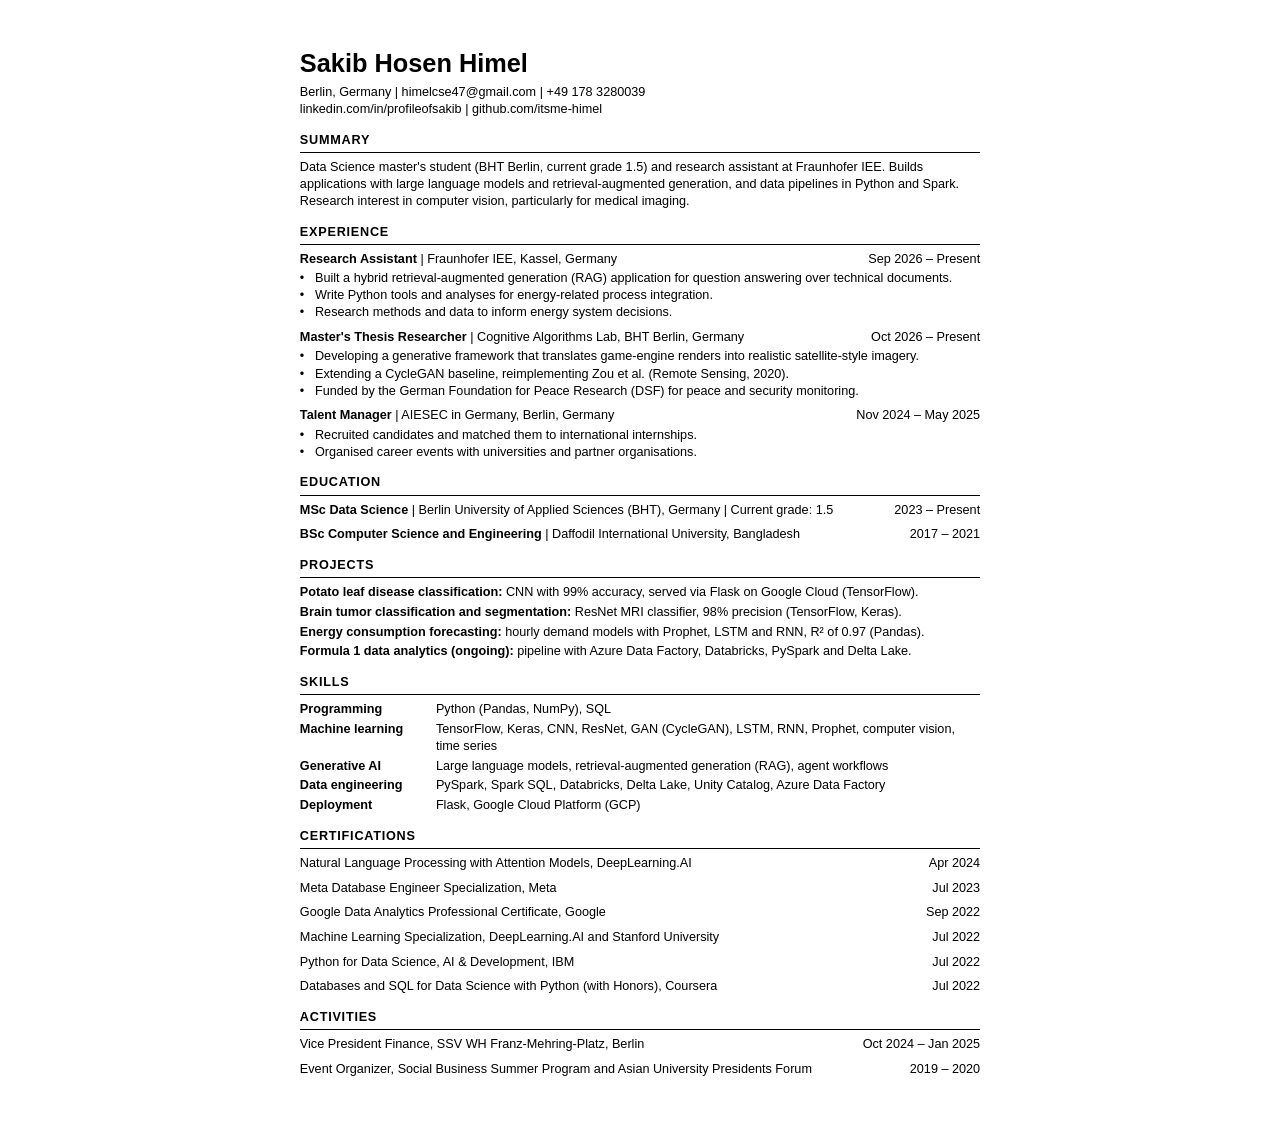
==== cv.html @ daf51786 "Add one-page CV (HTML source and PDF) Co-Authored-By: Claude Fable 5.2 <noreply@anthropic.com> Claud" ====
<!doctype html>
<html lang="en">
<head>
<meta charset="utf-8">
<meta name="viewport" content="width=device-width, initial-scale=1">
<title>Sakib Hosen Himel - CV</title>
<style>
/* One A4 page. Looks tabular (aligned date and label columns) but uses no <table>
   and reads top to bottom in source order, which is what ATS parsers need. */
@page { size: A4; margin: 12mm 15mm; }
* { box-sizing: border-box; }
body { margin: 0; font: 9.5pt/1.35 Arial, Helvetica, "Liberation Sans", sans-serif; color: #000; background: #fff; }
.sheet { max-width: 180mm; margin: 0 auto; padding: 13mm 0; }
@media print { .sheet { padding: 0; max-width: none; } }
@media (max-width: 190mm) { .sheet { padding: 6mm 4mm; } }
h1, h2, h3, p, ul { margin: 0; padding: 0; }
a { color: inherit; text-decoration: none; }
h1 { font-size: 19pt; line-height: 1.15; }
.contact { margin-top: 1.5mm; }
h2 { font-size: 9.5pt; letter-spacing: .06em; text-transform: uppercase; border-bottom: .75pt solid #000; padding-bottom: .8mm; margin: 3.6mm 0 1.6mm; }
.row { display: grid; grid-template-columns: minmax(0, 1fr) auto; column-gap: 6mm; }
.row + .row { margin-top: 2mm; }
h3 { font-size: 9.5pt; }
h3 span { font-weight: normal; }
.date { white-space: nowrap; text-align: right; }
ul { grid-column: 1 / -1; list-style: none; margin-top: .6mm; }
li { padding-left: 4mm; text-indent: -4mm; }
li::before { content: "\2022"; display: inline-block; width: 4mm; text-indent: 0; }
.kv { display: grid; grid-template-columns: 32mm minmax(0, 1fr); column-gap: 4mm; }
.kv + .kv { margin-top: .7mm; }
.kv b { font-weight: bold; }
.proj + .proj { margin-top: .7mm; }
</style>
</head>
<body>
<main class="sheet">
  <header>
    <h1>Sakib Hosen Himel</h1>
    <p class="contact">Berlin, Germany | <a href="mailto:himelcse47@gmail.com">himelcse47@gmail.com</a> | <a href="tel:+491783280039">+49 178 3280039</a></p>
    <p><a href="https://www.linkedin.com/in/profileofsakib">linkedin.com/in/profileofsakib</a> | <a href="https://github.com/itsme-himel">github.com/itsme-himel</a></p>
  </header>

  <section>
    <h2>Summary</h2>
    <p>Data Science master's student (BHT Berlin, current grade 1.5) and research assistant at Fraunhofer IEE. Builds applications with large language models and retrieval-augmented generation, and data pipelines in Python and Spark. Research interest in computer vision, particularly for medical imaging.</p>
  </section>

  <section>
    <h2>Experience</h2>
    <div class="row">
      <h3>Research Assistant <span>| Fraunhofer IEE, Kassel, Germany</span></h3>
      <p class="date">Sep 2026 – Present</p>
      <ul>
        <li>Built a hybrid retrieval-augmented generation (RAG) application for question answering over technical documents.</li>
        <li>Write Python tools and analyses for energy-related process integration.</li>
        <li>Research methods and data to inform energy system decisions.</li>
      </ul>
    </div>
    <div class="row">
      <h3>Master's Thesis Researcher <span>| Cognitive Algorithms Lab, BHT Berlin, Germany</span></h3>
      <p class="date">Oct 2026 – Present</p>
      <ul>
        <li>Developing a generative framework that translates game-engine renders into realistic satellite-style imagery.</li>
        <li>Extending a CycleGAN baseline, reimplementing Zou et al. (Remote Sensing, 2020).</li>
        <li>Funded by the German Foundation for Peace Research (DSF) for peace and security monitoring.</li>
      </ul>
    </div>
    <div class="row">
      <h3>Talent Manager <span>| AIESEC in Germany, Berlin, Germany</span></h3>
      <p class="date">Nov 2024 – May 2025</p>
      <ul>
        <li>Recruited candidates and matched them to international internships.</li>
        <li>Organised career events with universities and partner organisations.</li>
      </ul>
    </div>
  </section>

  <section>
    <h2>Education</h2>
    <div class="row">
      <h3>MSc Data Science <span>| Berlin University of Applied Sciences (BHT), Germany | Current grade: 1.5</span></h3>
      <p class="date">2023 – Present</p>
    </div>
    <div class="row">
      <h3>BSc Computer Science and Engineering <span>| Daffodil International University, Bangladesh</span></h3>
      <p class="date">2017 – 2021</p>
    </div>
  </section>

  <section>
    <h2>Projects</h2>
    <p class="proj"><b>Potato leaf disease classification:</b> CNN with 99% accuracy, served via Flask on Google Cloud (TensorFlow).</p>
    <p class="proj"><b>Brain tumor classification and segmentation:</b> ResNet MRI classifier, 98% precision (TensorFlow, Keras).</p>
    <p class="proj"><b>Energy consumption forecasting:</b> hourly demand models with Prophet, LSTM and RNN, R² of 0.97 (Pandas).</p>
    <p class="proj"><b>Formula 1 data analytics (ongoing):</b> pipeline with Azure Data Factory, Databricks, PySpark and Delta Lake.</p>
  </section>

  <section>
    <h2>Skills</h2>
    <div class="kv"><b>Programming</b><p>Python (Pandas, NumPy), SQL</p></div>
    <div class="kv"><b>Machine learning</b><p>TensorFlow, Keras, CNN, ResNet, GAN (CycleGAN), LSTM, RNN, Prophet, computer vision, time series</p></div>
    <div class="kv"><b>Generative AI</b><p>Large language models, retrieval-augmented generation (RAG), agent workflows</p></div>
    <div class="kv"><b>Data engineering</b><p>PySpark, Spark SQL, Databricks, Delta Lake, Unity Catalog, Azure Data Factory</p></div>
    <div class="kv"><b>Deployment</b><p>Flask, Google Cloud Platform (GCP)</p></div>
  </section>

  <section>
    <h2>Certifications</h2>
    <div class="row"><p>Natural Language Processing with Attention Models, DeepLearning.AI</p><p class="date">Apr 2024</p></div>
    <div class="row"><p>Meta Database Engineer Specialization, Meta</p><p class="date">Jul 2023</p></div>
    <div class="row"><p>Google Data Analytics Professional Certificate, Google</p><p class="date">Sep 2022</p></div>
    <div class="row"><p>Machine Learning Specialization, DeepLearning.AI and Stanford University</p><p class="date">Jul 2022</p></div>
    <div class="row"><p>Python for Data Science, AI &amp; Development, IBM</p><p class="date">Jul 2022</p></div>
    <div class="row"><p>Databases and SQL for Data Science with Python (with Honors), Coursera</p><p class="date">Jul 2022</p></div>
  </section>

  <section>
    <h2>Activities</h2>
    <div class="row"><p>Vice President Finance, SSV WH Franz-Mehring-Platz, Berlin</p><p class="date">Oct 2024 – Jan 2025</p></div>
    <div class="row"><p>Event Organizer, Social Business Summer Program and Asian University Presidents Forum</p><p class="date">2019 – 2020</p></div>
  </section>
</main>
</body>
</html>
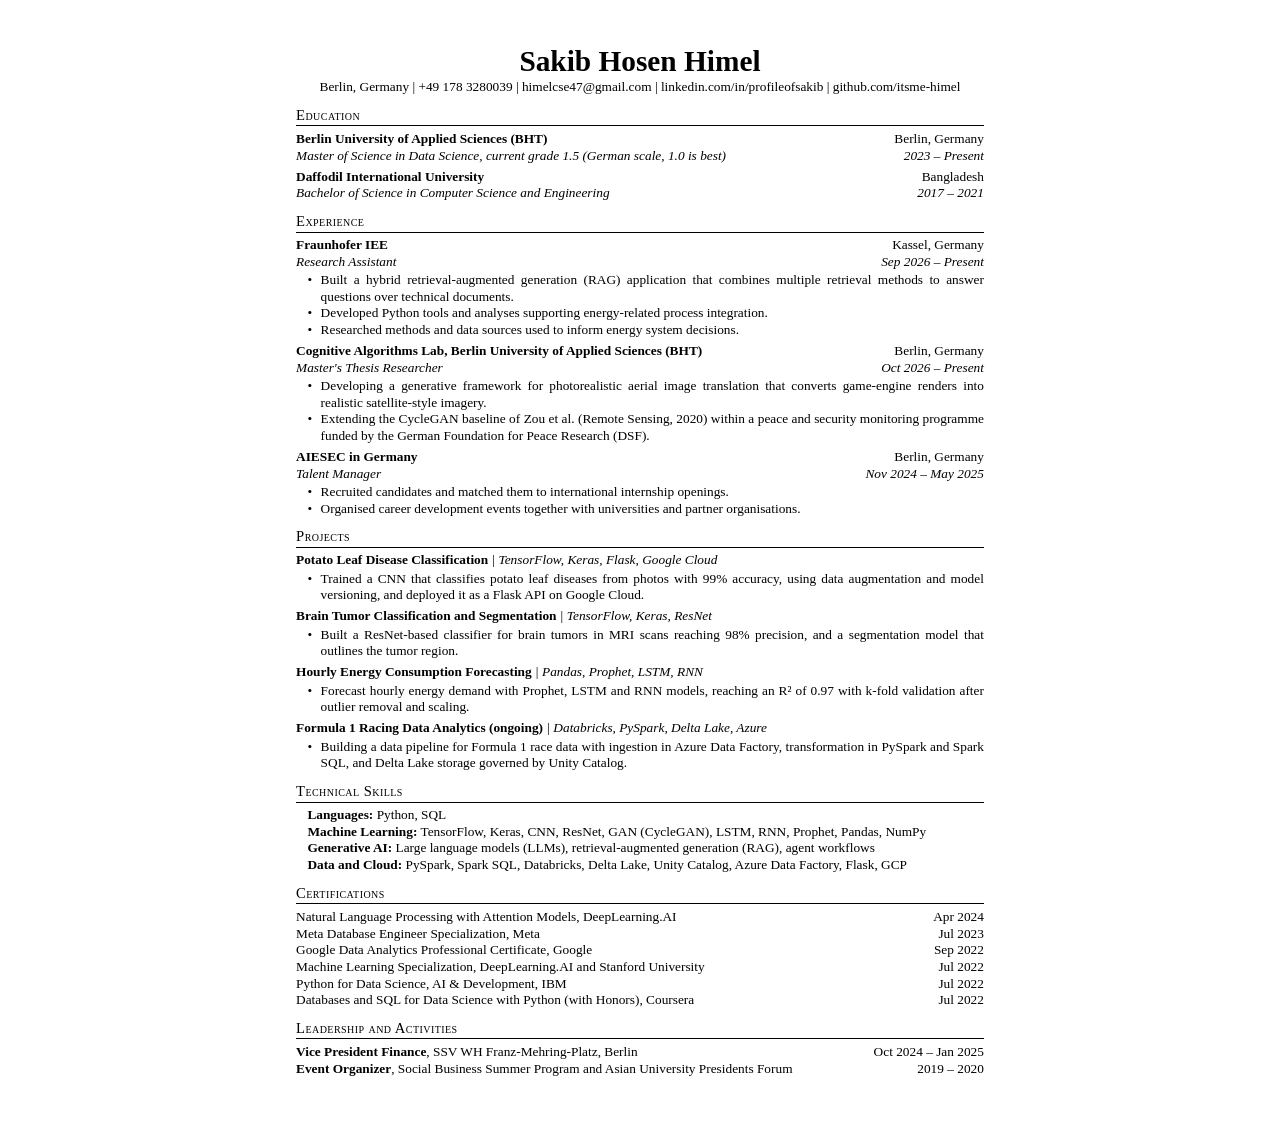
==== commit ad2fe664: "Rework CV into single-column big-tech layout with justified text Co-Authored-By: Claude Fable 5.2 <n" ====
--- a/cv.html
+++ b/cv.html
@@ -5,119 +5,122 @@
 <meta name="viewport" content="width=device-width, initial-scale=1">
 <title>Sakib Hosen Himel - CV</title>
 <style>
-/* One A4 page. Looks tabular (aligned date and label columns) but uses no <table>
-   and reads top to bottom in source order, which is what ATS parsers need. */
-@page { size: A4; margin: 12mm 15mm; }
+/* One A4 page in the common big-tech layout: centred header, single column,
+   organisation/location then title/dates, bullets. No <table>; source order is
+   reading order, which is what ATS parsers need. */
+@page { size: A4; margin: 10mm 13mm; }
 * { box-sizing: border-box; }
-body { margin: 0; font: 9.5pt/1.35 Arial, Helvetica, "Liberation Sans", sans-serif; color: #000; background: #fff; }
-.sheet { max-width: 180mm; margin: 0 auto; padding: 13mm 0; }
+body { margin: 0; font: 10pt/1.25 "Times New Roman", Times, "Liberation Serif", serif; color: #000; background: #fff; }
+.sheet { max-width: 182mm; margin: 0 auto; padding: 12mm 0; }
 @media print { .sheet { padding: 0; max-width: none; } }
 @media (max-width: 190mm) { .sheet { padding: 6mm 4mm; } }
-h1, h2, h3, p, ul { margin: 0; padding: 0; }
+h1, h2, h3, p, ul { margin: 0; padding: 0; font-weight: normal; }
 a { color: inherit; text-decoration: none; }
-h1 { font-size: 19pt; line-height: 1.15; }
-.contact { margin-top: 1.5mm; }
-h2 { font-size: 9.5pt; letter-spacing: .06em; text-transform: uppercase; border-bottom: .75pt solid #000; padding-bottom: .8mm; margin: 3.6mm 0 1.6mm; }
+header { text-align: center; }
+h1 { font-size: 22pt; font-weight: bold; line-height: 1.15; }
+h2 { font-size: 11pt; font-variant: small-caps; letter-spacing: .03em; border-bottom: .6pt solid #000; padding-bottom: .4mm; margin: 2.6mm 0 1.2mm; }
 .row { display: grid; grid-template-columns: minmax(0, 1fr) auto; column-gap: 6mm; }
-.row + .row { margin-top: 2mm; }
-h3 { font-size: 9.5pt; }
-h3 span { font-weight: normal; }
-.date { white-space: nowrap; text-align: right; }
-ul { grid-column: 1 / -1; list-style: none; margin-top: .6mm; }
-li { padding-left: 4mm; text-indent: -4mm; }
-li::before { content: "\2022"; display: inline-block; width: 4mm; text-indent: 0; }
-.kv { display: grid; grid-template-columns: 32mm minmax(0, 1fr); column-gap: 4mm; }
-.kv + .kv { margin-top: .7mm; }
-.kv b { font-weight: bold; }
-.proj + .proj { margin-top: .7mm; }
+.entry + .entry { margin-top: 1.2mm; }
+h3 { font-size: 10pt; font-weight: bold; }
+h3 i { font-weight: normal; }
+.r { white-space: nowrap; text-align: right; }
+/* shortcut: no hyphenation, because split words break ATS keyword matching; justified lines may show wider gaps. */
+ul { list-style: none; margin: .4mm 0 0 3mm; text-align: justify; }
+li { padding-left: 3.5mm; text-indent: -3.5mm; }
+li::before { content: "\2022"; display: inline-block; width: 3.5mm; text-indent: 0; }
+.skills p { text-align: justify; padding-left: 3mm; }
 </style>
 </head>
 <body>
 <main class="sheet">
   <header>
     <h1>Sakib Hosen Himel</h1>
-    <p class="contact">Berlin, Germany | <a href="mailto:himelcse47@gmail.com">himelcse47@gmail.com</a> | <a href="tel:+491783280039">+49 178 3280039</a></p>
-    <p><a href="https://www.linkedin.com/in/profileofsakib">linkedin.com/in/profileofsakib</a> | <a href="https://github.com/itsme-himel">github.com/itsme-himel</a></p>
+    <p>Berlin, Germany | <a href="tel:+491783280039">+49 178 3280039</a> | <a href="mailto:himelcse47@gmail.com">himelcse47@gmail.com</a> | <a href="https://www.linkedin.com/in/profileofsakib">linkedin.com/in/profileofsakib</a> | <a href="https://github.com/itsme-himel">github.com/itsme-himel</a></p>
   </header>
 
   <section>
-    <h2>Summary</h2>
-    <p>Data Science master's student (BHT Berlin, current grade 1.5) and research assistant at Fraunhofer IEE. Builds applications with large language models and retrieval-augmented generation, and data pipelines in Python and Spark. Research interest in computer vision, particularly for medical imaging.</p>
+    <h2>Education</h2>
+    <div class="entry">
+      <div class="row"><h3>Berlin University of Applied Sciences (BHT)</h3><p class="r">Berlin, Germany</p></div>
+      <div class="row"><p><i>Master of Science in Data Science, current grade 1.5 (German scale, 1.0 is best)</i></p><p class="r"><i>2023 – Present</i></p></div>
+    </div>
+    <div class="entry">
+      <div class="row"><h3>Daffodil International University</h3><p class="r">Bangladesh</p></div>
+      <div class="row"><p><i>Bachelor of Science in Computer Science and Engineering</i></p><p class="r"><i>2017 – 2021</i></p></div>
+    </div>
   </section>
 
   <section>
     <h2>Experience</h2>
-    <div class="row">
-      <h3>Research Assistant <span>| Fraunhofer IEE, Kassel, Germany</span></h3>
-      <p class="date">Sep 2026 – Present</p>
+    <div class="entry">
+      <div class="row"><h3>Fraunhofer IEE</h3><p class="r">Kassel, Germany</p></div>
+      <div class="row"><p><i>Research Assistant</i></p><p class="r"><i>Sep 2026 – Present</i></p></div>
       <ul>
-        <li>Built a hybrid retrieval-augmented generation (RAG) application for question answering over technical documents.</li>
-        <li>Write Python tools and analyses for energy-related process integration.</li>
-        <li>Research methods and data to inform energy system decisions.</li>
+        <li>Built a hybrid retrieval-augmented generation (RAG) application that combines multiple retrieval methods to answer questions over technical documents.</li>
+        <li>Developed Python tools and analyses supporting energy-related process integration.</li>
+        <li>Researched methods and data sources used to inform energy system decisions.</li>
       </ul>
     </div>
-    <div class="row">
-      <h3>Master's Thesis Researcher <span>| Cognitive Algorithms Lab, BHT Berlin, Germany</span></h3>
-      <p class="date">Oct 2026 – Present</p>
+    <div class="entry">
+      <div class="row"><h3>Cognitive Algorithms Lab, Berlin University of Applied Sciences (BHT)</h3><p class="r">Berlin, Germany</p></div>
+      <div class="row"><p><i>Master's Thesis Researcher</i></p><p class="r"><i>Oct 2026 – Present</i></p></div>
       <ul>
-        <li>Developing a generative framework that translates game-engine renders into realistic satellite-style imagery.</li>
-        <li>Extending a CycleGAN baseline, reimplementing Zou et al. (Remote Sensing, 2020).</li>
-        <li>Funded by the German Foundation for Peace Research (DSF) for peace and security monitoring.</li>
+        <li>Developing a generative framework for photorealistic aerial image translation that converts game-engine renders into realistic satellite-style imagery.</li>
+        <li>Extending the CycleGAN baseline of Zou et al. (Remote Sensing, 2020) within a peace and security monitoring programme funded by the German Foundation for Peace Research (DSF).</li>
       </ul>
     </div>
-    <div class="row">
-      <h3>Talent Manager <span>| AIESEC in Germany, Berlin, Germany</span></h3>
-      <p class="date">Nov 2024 – May 2025</p>
+    <div class="entry">
+      <div class="row"><h3>AIESEC in Germany</h3><p class="r">Berlin, Germany</p></div>
+      <div class="row"><p><i>Talent Manager</i></p><p class="r"><i>Nov 2024 – May 2025</i></p></div>
       <ul>
-        <li>Recruited candidates and matched them to international internships.</li>
-        <li>Organised career events with universities and partner organisations.</li>
+        <li>Recruited candidates and matched them to international internship openings.</li>
+        <li>Organised career development events together with universities and partner organisations.</li>
       </ul>
     </div>
   </section>
 
   <section>
-    <h2>Education</h2>
-    <div class="row">
-      <h3>MSc Data Science <span>| Berlin University of Applied Sciences (BHT), Germany | Current grade: 1.5</span></h3>
-      <p class="date">2023 – Present</p>
+    <h2>Projects</h2>
+    <div class="entry">
+      <h3>Potato Leaf Disease Classification <i>| TensorFlow, Keras, Flask, Google Cloud</i></h3>
+      <ul><li>Trained a CNN that classifies potato leaf diseases from photos with 99% accuracy, using data augmentation and model versioning, and deployed it as a Flask API on Google Cloud.</li></ul>
     </div>
-    <div class="row">
-      <h3>BSc Computer Science and Engineering <span>| Daffodil International University, Bangladesh</span></h3>
-      <p class="date">2017 – 2021</p>
+    <div class="entry">
+      <h3>Brain Tumor Classification and Segmentation <i>| TensorFlow, Keras, ResNet</i></h3>
+      <ul><li>Built a ResNet-based classifier for brain tumors in MRI scans reaching 98% precision, and a segmentation model that outlines the tumor region.</li></ul>
+    </div>
+    <div class="entry">
+      <h3>Hourly Energy Consumption Forecasting <i>| Pandas, Prophet, LSTM, RNN</i></h3>
+      <ul><li>Forecast hourly energy demand with Prophet, LSTM and RNN models, reaching an R² of 0.97 with k-fold validation after outlier removal and scaling.</li></ul>
+    </div>
+    <div class="entry">
+      <h3>Formula 1 Racing Data Analytics (ongoing) <i>| Databricks, PySpark, Delta Lake, Azure</i></h3>
+      <ul><li>Building a data pipeline for Formula 1 race data with ingestion in Azure Data Factory, transformation in PySpark and Spark SQL, and Delta Lake storage governed by Unity Catalog.</li></ul>
     </div>
   </section>
 
-  <section>
-    <h2>Projects</h2>
-    <p class="proj"><b>Potato leaf disease classification:</b> CNN with 99% accuracy, served via Flask on Google Cloud (TensorFlow).</p>
-    <p class="proj"><b>Brain tumor classification and segmentation:</b> ResNet MRI classifier, 98% precision (TensorFlow, Keras).</p>
-    <p class="proj"><b>Energy consumption forecasting:</b> hourly demand models with Prophet, LSTM and RNN, R² of 0.97 (Pandas).</p>
-    <p class="proj"><b>Formula 1 data analytics (ongoing):</b> pipeline with Azure Data Factory, Databricks, PySpark and Delta Lake.</p>
-  </section>
-
-  <section>
-    <h2>Skills</h2>
-    <div class="kv"><b>Programming</b><p>Python (Pandas, NumPy), SQL</p></div>
-    <div class="kv"><b>Machine learning</b><p>TensorFlow, Keras, CNN, ResNet, GAN (CycleGAN), LSTM, RNN, Prophet, computer vision, time series</p></div>
-    <div class="kv"><b>Generative AI</b><p>Large language models, retrieval-augmented generation (RAG), agent workflows</p></div>
-    <div class="kv"><b>Data engineering</b><p>PySpark, Spark SQL, Databricks, Delta Lake, Unity Catalog, Azure Data Factory</p></div>
-    <div class="kv"><b>Deployment</b><p>Flask, Google Cloud Platform (GCP)</p></div>
+  <section class="skills">
+    <h2>Technical Skills</h2>
+    <p><b>Languages:</b> Python, SQL</p>
+    <p><b>Machine Learning:</b> TensorFlow, Keras, CNN, ResNet, GAN (CycleGAN), LSTM, RNN, Prophet, Pandas, NumPy</p>
+    <p><b>Generative AI:</b> Large language models (LLMs), retrieval-augmented generation (RAG), agent workflows</p>
+    <p><b>Data and Cloud:</b> PySpark, Spark SQL, Databricks, Delta Lake, Unity Catalog, Azure Data Factory, Flask, GCP</p>
   </section>
 
   <section>
     <h2>Certifications</h2>
-    <div class="row"><p>Natural Language Processing with Attention Models, DeepLearning.AI</p><p class="date">Apr 2024</p></div>
-    <div class="row"><p>Meta Database Engineer Specialization, Meta</p><p class="date">Jul 2023</p></div>
-    <div class="row"><p>Google Data Analytics Professional Certificate, Google</p><p class="date">Sep 2022</p></div>
-    <div class="row"><p>Machine Learning Specialization, DeepLearning.AI and Stanford University</p><p class="date">Jul 2022</p></div>
-    <div class="row"><p>Python for Data Science, AI &amp; Development, IBM</p><p class="date">Jul 2022</p></div>
-    <div class="row"><p>Databases and SQL for Data Science with Python (with Honors), Coursera</p><p class="date">Jul 2022</p></div>
+    <div class="row"><p>Natural Language Processing with Attention Models, DeepLearning.AI</p><p class="r">Apr 2024</p></div>
+    <div class="row"><p>Meta Database Engineer Specialization, Meta</p><p class="r">Jul 2023</p></div>
+    <div class="row"><p>Google Data Analytics Professional Certificate, Google</p><p class="r">Sep 2022</p></div>
+    <div class="row"><p>Machine Learning Specialization, DeepLearning.AI and Stanford University</p><p class="r">Jul 2022</p></div>
+    <div class="row"><p>Python for Data Science, AI &amp; Development, IBM</p><p class="r">Jul 2022</p></div>
+    <div class="row"><p>Databases and SQL for Data Science with Python (with Honors), Coursera</p><p class="r">Jul 2022</p></div>
   </section>
 
   <section>
-    <h2>Activities</h2>
-    <div class="row"><p>Vice President Finance, SSV WH Franz-Mehring-Platz, Berlin</p><p class="date">Oct 2024 – Jan 2025</p></div>
-    <div class="row"><p>Event Organizer, Social Business Summer Program and Asian University Presidents Forum</p><p class="date">2019 – 2020</p></div>
+    <h2>Leadership and Activities</h2>
+    <div class="row"><p><b>Vice President Finance</b>, SSV WH Franz-Mehring-Platz, Berlin</p><p class="r">Oct 2024 – Jan 2025</p></div>
+    <div class="row"><p><b>Event Organizer</b>, Social Business Summer Program and Asian University Presidents Forum</p><p class="r">2019 – 2020</p></div>
   </section>
 </main>
 </body>
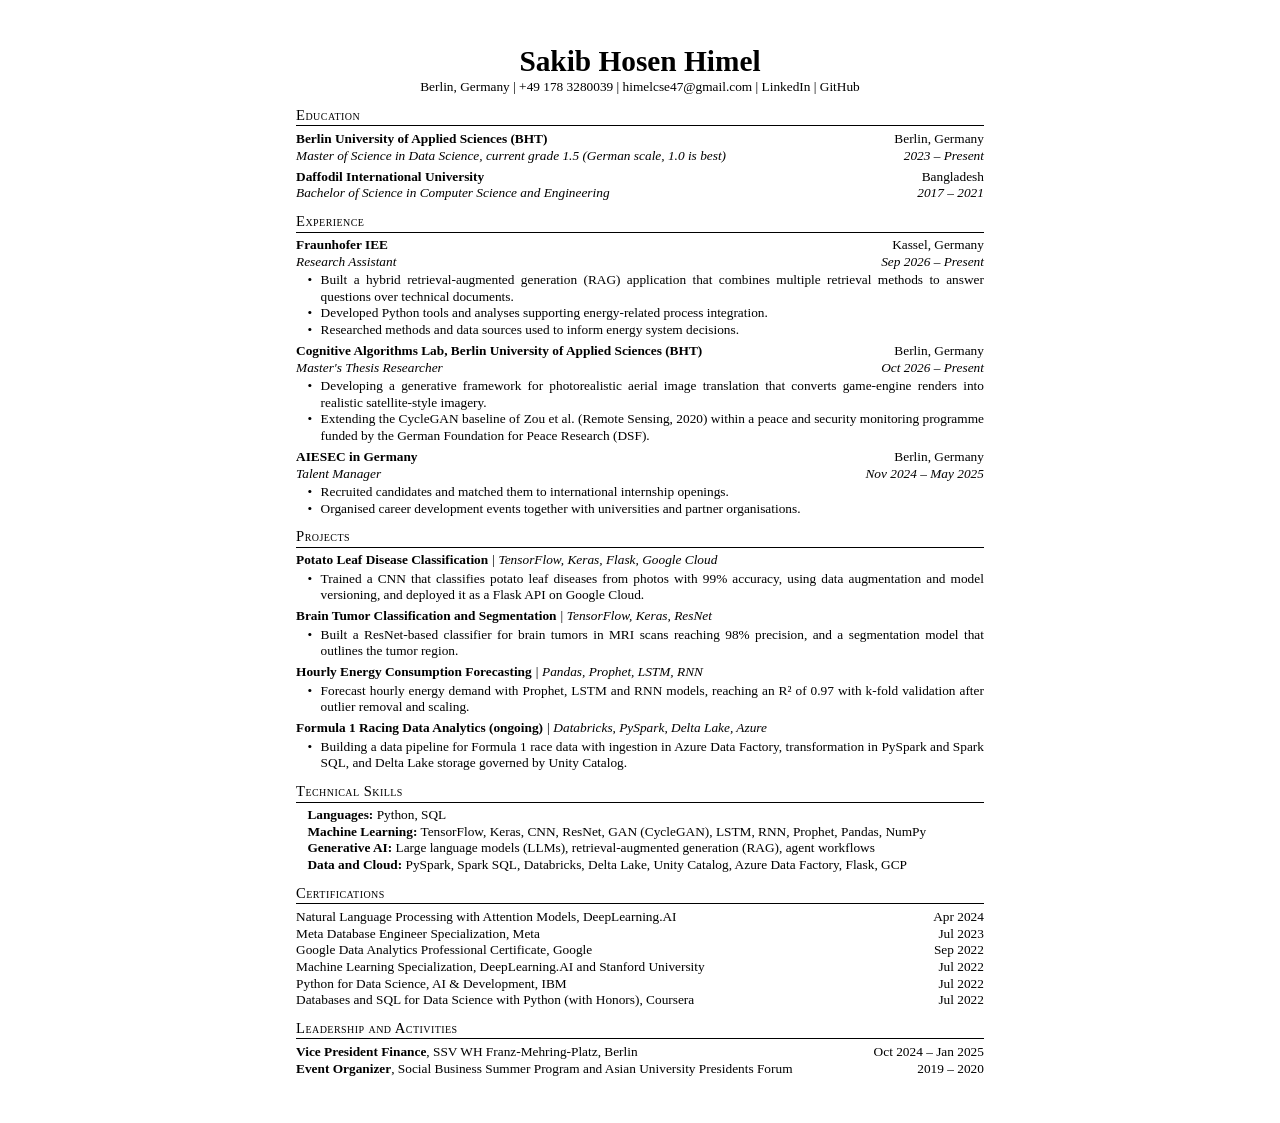
==== commit 14545d81: "Label CV profile links LinkedIn and GitHub Co-Authored-By: Claude Fable 5.2 <noreply@anthropic.com> " ====
--- a/cv.html
+++ b/cv.html
@@ -35,7 +35,7 @@
 <main class="sheet">
   <header>
     <h1>Sakib Hosen Himel</h1>
-    <p>Berlin, Germany | <a href="tel:+491783280039">+49 178 3280039</a> | <a href="mailto:himelcse47@gmail.com">himelcse47@gmail.com</a> | <a href="https://www.linkedin.com/in/profileofsakib">linkedin.com/in/profileofsakib</a> | <a href="https://github.com/itsme-himel">github.com/itsme-himel</a></p>
+    <p>Berlin, Germany | <a href="tel:+491783280039">+49 178 3280039</a> | <a href="mailto:himelcse47@gmail.com">himelcse47@gmail.com</a> | <a href="https://www.linkedin.com/in/profileofsakib">LinkedIn</a> | <a href="https://github.com/itsme-himel">GitHub</a></p>
   </header>
 
   <section>
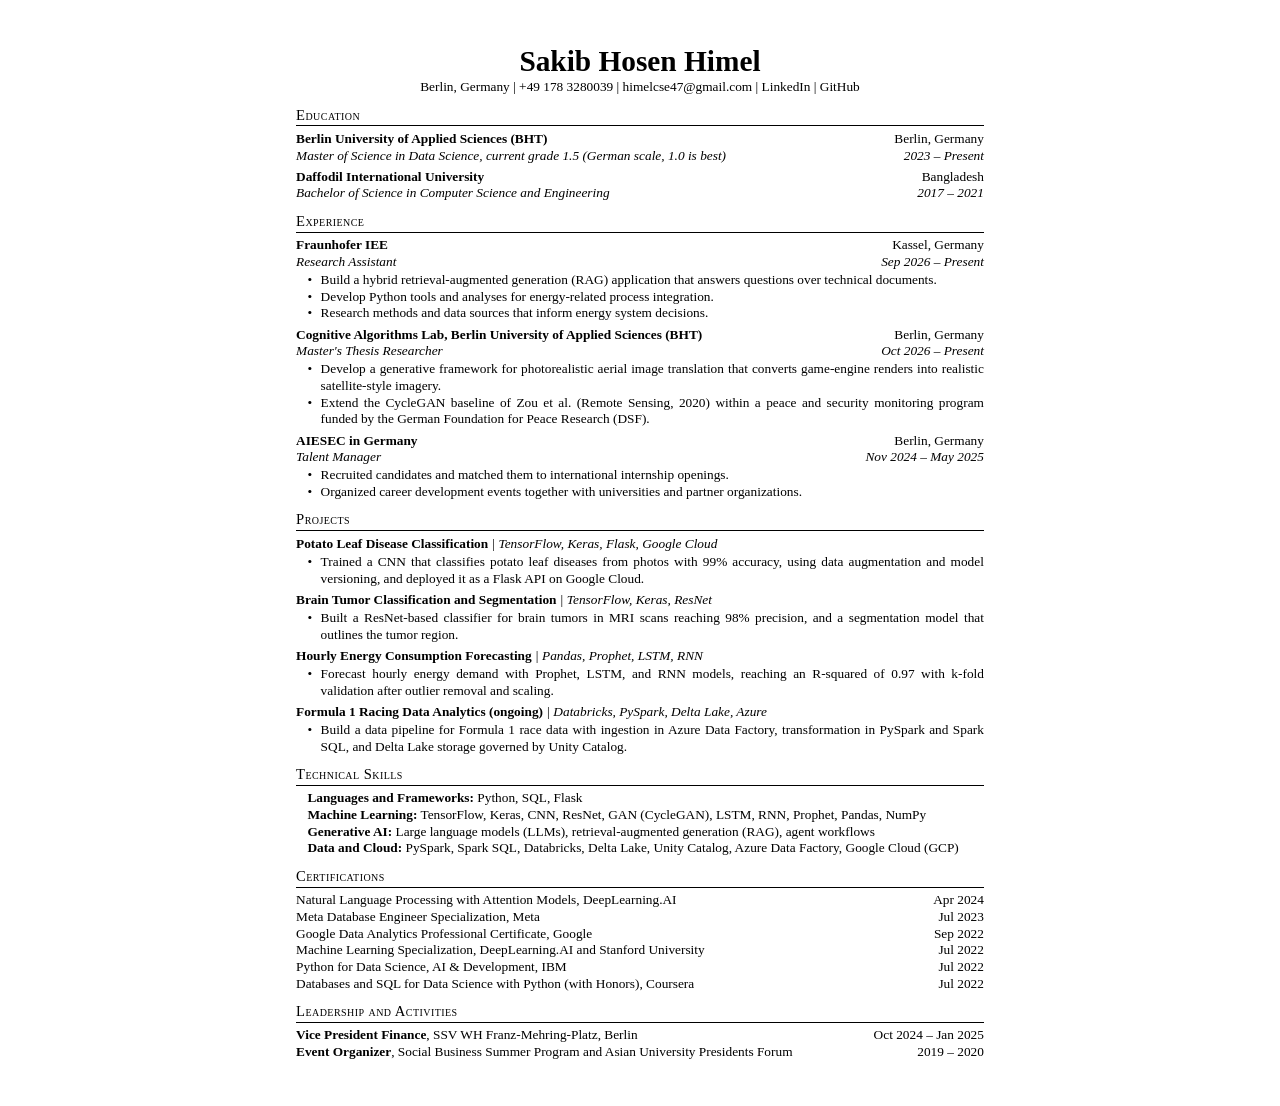
==== commit 9a393d92: "Apply CV review: consistent tense and spelling, clearer skills lines Co-Authored-By: Claude Fable 5." ====
--- a/cv.html
+++ b/cv.html
@@ -56,17 +56,17 @@
       <div class="row"><h3>Fraunhofer IEE</h3><p class="r">Kassel, Germany</p></div>
       <div class="row"><p><i>Research Assistant</i></p><p class="r"><i>Sep 2026 – Present</i></p></div>
       <ul>
-        <li>Built a hybrid retrieval-augmented generation (RAG) application that combines multiple retrieval methods to answer questions over technical documents.</li>
-        <li>Developed Python tools and analyses supporting energy-related process integration.</li>
-        <li>Researched methods and data sources used to inform energy system decisions.</li>
+        <li>Build a hybrid retrieval-augmented generation (RAG) application that answers questions over technical documents.</li>
+        <li>Develop Python tools and analyses for energy-related process integration.</li>
+        <li>Research methods and data sources that inform energy system decisions.</li>
       </ul>
     </div>
     <div class="entry">
       <div class="row"><h3>Cognitive Algorithms Lab, Berlin University of Applied Sciences (BHT)</h3><p class="r">Berlin, Germany</p></div>
       <div class="row"><p><i>Master's Thesis Researcher</i></p><p class="r"><i>Oct 2026 – Present</i></p></div>
       <ul>
-        <li>Developing a generative framework for photorealistic aerial image translation that converts game-engine renders into realistic satellite-style imagery.</li>
-        <li>Extending the CycleGAN baseline of Zou et al. (Remote Sensing, 2020) within a peace and security monitoring programme funded by the German Foundation for Peace Research (DSF).</li>
+        <li>Develop a generative framework for photorealistic aerial image translation that converts game-engine renders into realistic satellite-style imagery.</li>
+        <li>Extend the CycleGAN baseline of Zou et al. (Remote Sensing, 2020) within a peace and security monitoring program funded by the German Foundation for Peace Research (DSF).</li>
       </ul>
     </div>
     <div class="entry">
@@ -74,7 +74,7 @@
       <div class="row"><p><i>Talent Manager</i></p><p class="r"><i>Nov 2024 – May 2025</i></p></div>
       <ul>
         <li>Recruited candidates and matched them to international internship openings.</li>
-        <li>Organised career development events together with universities and partner organisations.</li>
+        <li>Organized career development events together with universities and partner organizations.</li>
       </ul>
     </div>
   </section>
@@ -91,20 +91,20 @@
     </div>
     <div class="entry">
       <h3>Hourly Energy Consumption Forecasting <i>| Pandas, Prophet, LSTM, RNN</i></h3>
-      <ul><li>Forecast hourly energy demand with Prophet, LSTM and RNN models, reaching an R² of 0.97 with k-fold validation after outlier removal and scaling.</li></ul>
+      <ul><li>Forecast hourly energy demand with Prophet, LSTM, and RNN models, reaching an R-squared of 0.97 with k-fold validation after outlier removal and scaling.</li></ul>
     </div>
     <div class="entry">
       <h3>Formula 1 Racing Data Analytics (ongoing) <i>| Databricks, PySpark, Delta Lake, Azure</i></h3>
-      <ul><li>Building a data pipeline for Formula 1 race data with ingestion in Azure Data Factory, transformation in PySpark and Spark SQL, and Delta Lake storage governed by Unity Catalog.</li></ul>
+      <ul><li>Build a data pipeline for Formula 1 race data with ingestion in Azure Data Factory, transformation in PySpark and Spark SQL, and Delta Lake storage governed by Unity Catalog.</li></ul>
     </div>
   </section>
 
   <section class="skills">
     <h2>Technical Skills</h2>
-    <p><b>Languages:</b> Python, SQL</p>
+    <p><b>Languages and Frameworks:</b> Python, SQL, Flask</p>
     <p><b>Machine Learning:</b> TensorFlow, Keras, CNN, ResNet, GAN (CycleGAN), LSTM, RNN, Prophet, Pandas, NumPy</p>
     <p><b>Generative AI:</b> Large language models (LLMs), retrieval-augmented generation (RAG), agent workflows</p>
-    <p><b>Data and Cloud:</b> PySpark, Spark SQL, Databricks, Delta Lake, Unity Catalog, Azure Data Factory, Flask, GCP</p>
+    <p><b>Data and Cloud:</b> PySpark, Spark SQL, Databricks, Delta Lake, Unity Catalog, Azure Data Factory, Google Cloud (GCP)</p>
   </section>
 
   <section>
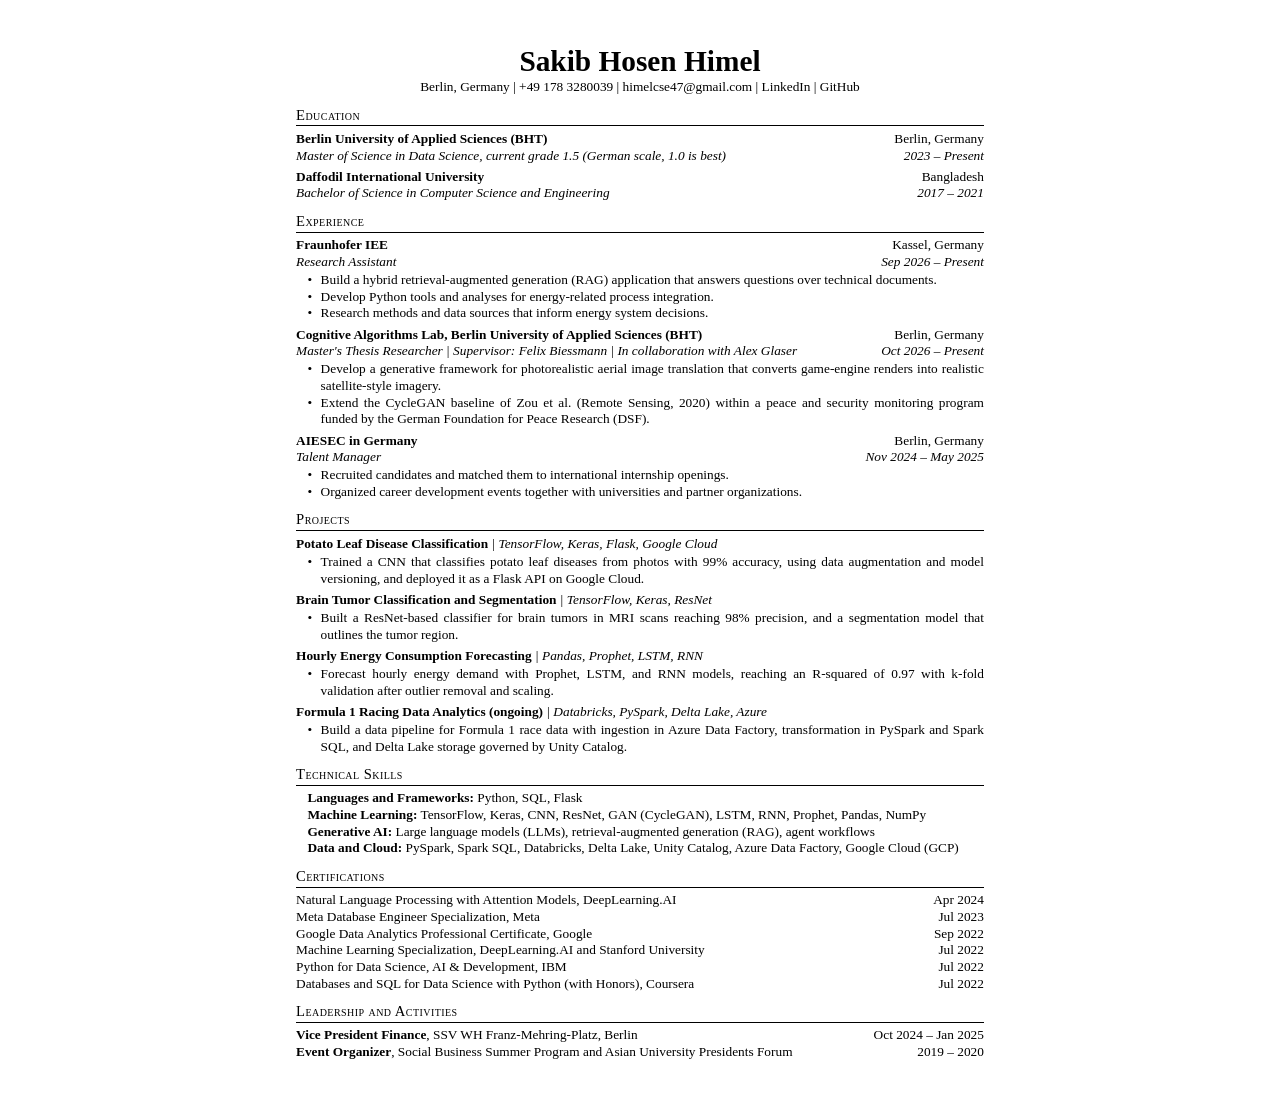
==== commit e37d8b42: "Name thesis supervisor and collaborator on site and CV Co-Authored-By: Claude Fable 5.2 <noreply@ant" ====
--- a/cv.html
+++ b/cv.html
@@ -63,7 +63,7 @@
     </div>
     <div class="entry">
       <div class="row"><h3>Cognitive Algorithms Lab, Berlin University of Applied Sciences (BHT)</h3><p class="r">Berlin, Germany</p></div>
-      <div class="row"><p><i>Master's Thesis Researcher</i></p><p class="r"><i>Oct 2026 – Present</i></p></div>
+      <div class="row"><p><i>Master's Thesis Researcher | Supervisor: Felix Biessmann | In collaboration with Alex Glaser</i></p><p class="r"><i>Oct 2026 – Present</i></p></div>
       <ul>
         <li>Develop a generative framework for photorealistic aerial image translation that converts game-engine renders into realistic satellite-style imagery.</li>
         <li>Extend the CycleGAN baseline of Zou et al. (Remote Sensing, 2020) within a peace and security monitoring program funded by the German Foundation for Peace Research (DSF).</li>
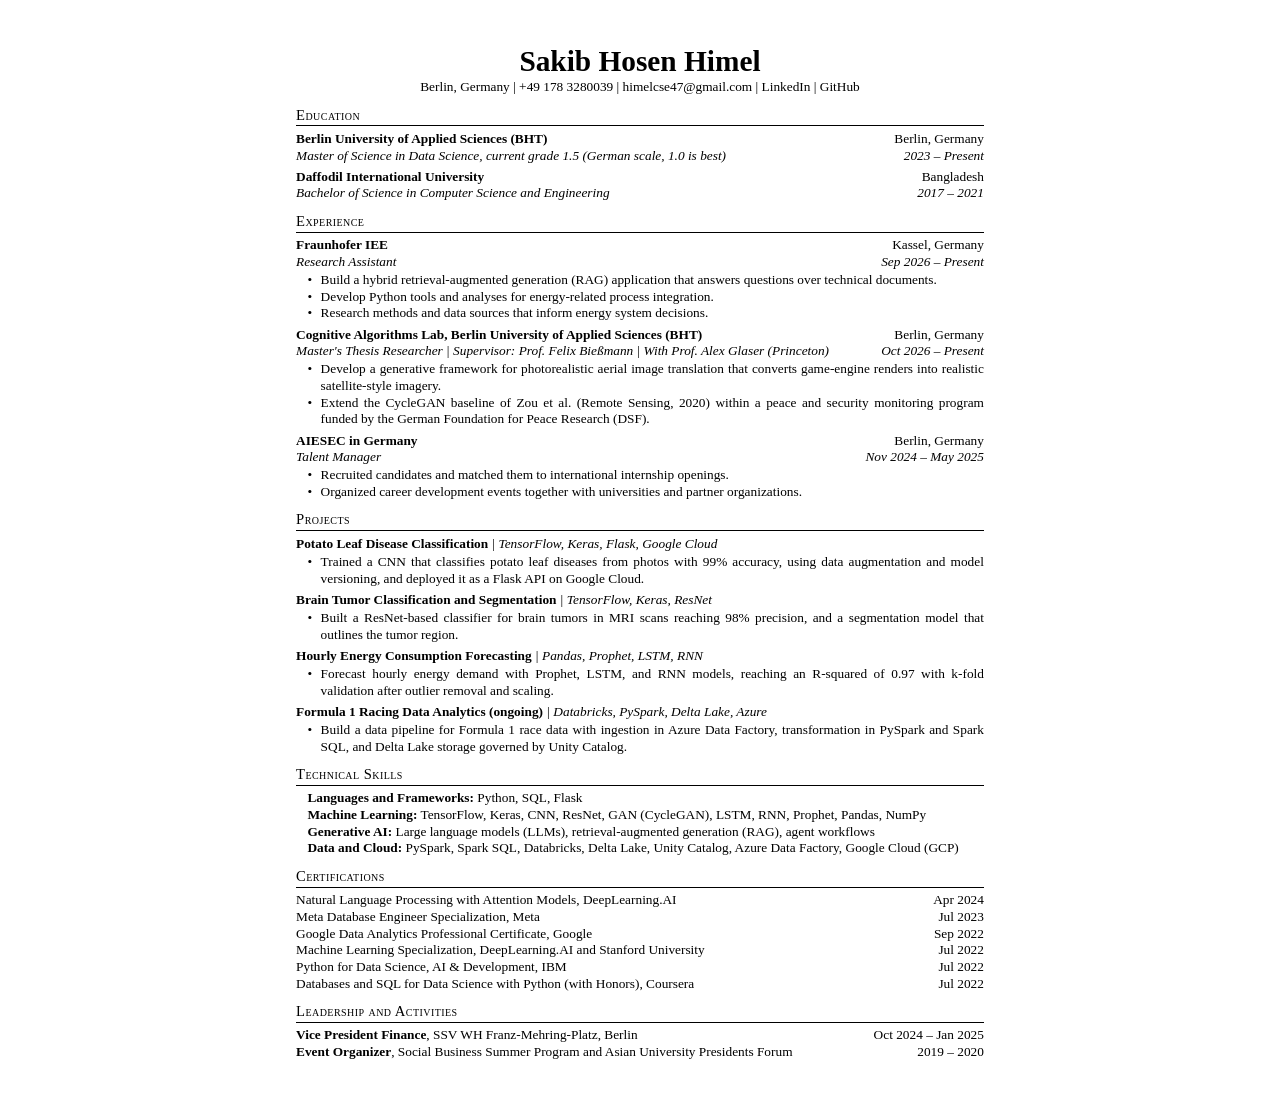
==== commit 017e0b52: "Add titles and affiliations for thesis supervisor and collaborator Co-Authored-By: Claude Fable 5.2 " ====
--- a/cv.html
+++ b/cv.html
@@ -63,7 +63,7 @@
     </div>
     <div class="entry">
       <div class="row"><h3>Cognitive Algorithms Lab, Berlin University of Applied Sciences (BHT)</h3><p class="r">Berlin, Germany</p></div>
-      <div class="row"><p><i>Master's Thesis Researcher | Supervisor: Felix Biessmann | In collaboration with Alex Glaser</i></p><p class="r"><i>Oct 2026 – Present</i></p></div>
+      <div class="row"><p><i>Master's Thesis Researcher | Supervisor: Prof. Felix Bießmann | With Prof. Alex Glaser (Princeton)</i></p><p class="r"><i>Oct 2026 – Present</i></p></div>
       <ul>
         <li>Develop a generative framework for photorealistic aerial image translation that converts game-engine renders into realistic satellite-style imagery.</li>
         <li>Extend the CycleGAN baseline of Zou et al. (Remote Sensing, 2020) within a peace and security monitoring program funded by the German Foundation for Peace Research (DSF).</li>
